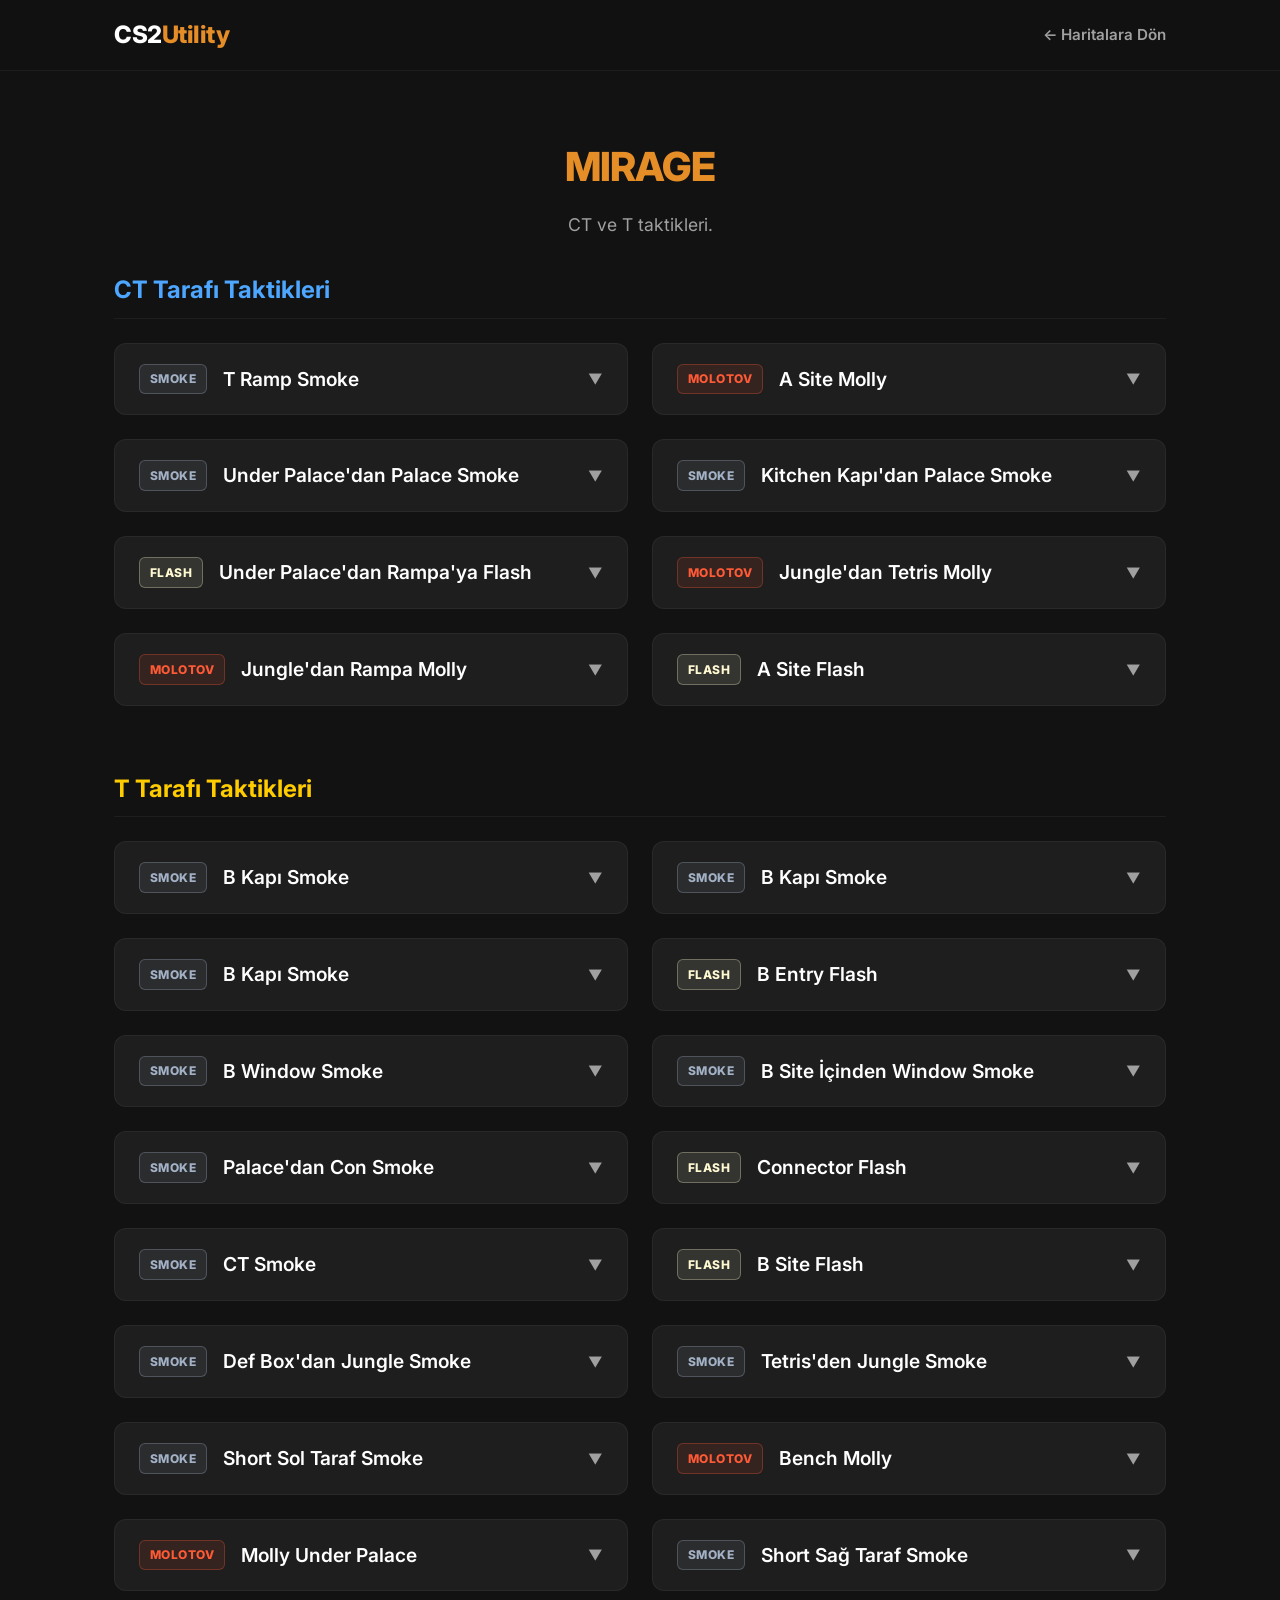
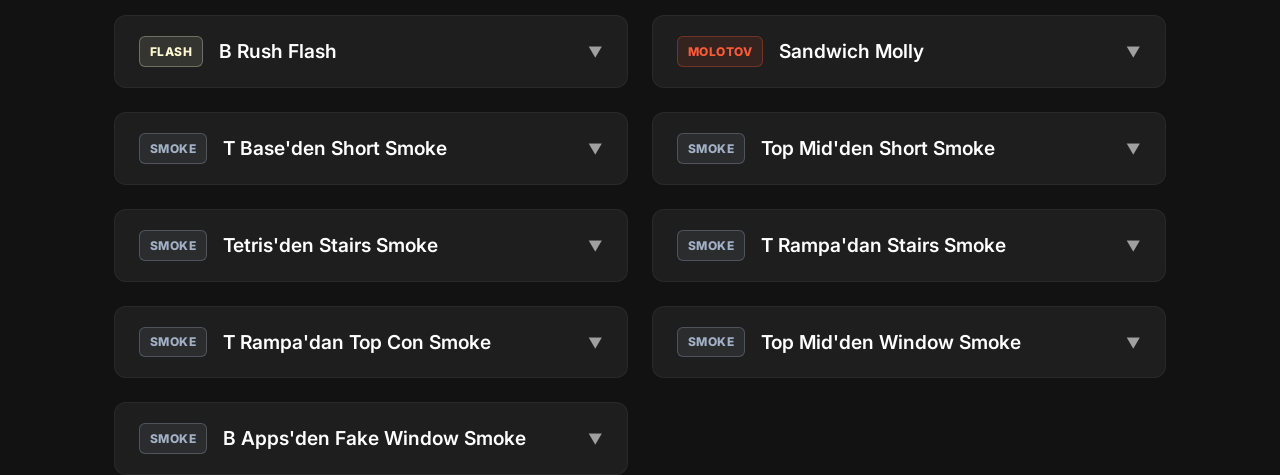
==== mirage.html @ cba31bf0 "first commit" ====
<!DOCTYPE html>
<html lang="tr">
<head>
    <meta charset="UTF-8">
    <meta name="viewport" content="width=device-width, initial-scale=1.0">
    <title>CS2 Utility Guide | MIRAGE</title>
    <link rel="preconnect" href="https://fonts.googleapis.com">
    <link rel="preconnect" href="https://fonts.gstatic.com" crossorigin>
    <link href="https://fonts.googleapis.com/css2?family=Inter:wght@400;600;800&display=swap" rel="stylesheet">
    <link rel="stylesheet" href="style.css">
    <!-- ANA TAKTİK LİSTESİ (Burayı düzenleyeceksin) -->
    <script src="lineups.js"></script>
</head>
<body>
    <header class="header">
        <div class="container header-content">
            <div class="logo">CS2<span>Utility</span></div>
            <nav class="nav">
                <a href="index.html">← Haritalara Dön</a>
            </nav>
        </div>
    </header>

    <main class="container">
        <section class="hero" style="padding-bottom: 2rem;">
            <h1 style="color: var(--primary);">MIRAGE</h1>
            <p>CT ve T taktikleri.</p>
            
        </section>

        <!-- CT TARAFI -->
        <h2 class="section-title" style="color: #4da6ff;">CT Tarafı Taktikleri</h2>
        <div id="ct-grid" class="lineup-grid" style="margin-bottom: 4rem;">
            <!-- Burası otomatik dolacak -->
        </div>

        <!-- T TARAFI -->
        <h2 class="section-title" style="color: #ffcc00;">T Tarafı Taktikleri</h2>
        <div id="t-grid" class="lineup-grid">
            <!-- Burası otomatik dolacak -->
        </div>
    </main>

    <!-- Lightbox (Tam Ekran Görünüm) -->
    <div id="lightbox" class="lightbox" onclick="closeLightbox(event)">
        <span class="lightbox-close">&times;</span>
        <img id="lightbox-img" src="" alt="Büyük Görsel" onclick="toggleZoom(event)">
        <div id="lightbox-caption" class="lightbox-caption"></div>
    </div>

    <script>
        const lightbox = document.getElementById('lightbox');
        const lightboxImg = document.getElementById('lightbox-img');
        const lightboxCap = document.getElementById('lightbox-caption');

        // Lightbox tıklandığında büyütme
        function bindLightboxEvents() {
            document.querySelectorAll('.image-wrapper img').forEach(img => {
                img.onclick = () => {
                    lightboxImg.src = img.src;
                    lightboxImg.classList.remove('zoomed');
                    lightboxCap.innerText = img.alt;
                    lightbox.classList.add('active');
                    document.body.style.overflow = 'hidden';
                };
            });
        }

        function closeLightbox(e) {
            if (e.target.id === 'lightbox' || e.target.className === 'lightbox-close') {
                lightbox.classList.remove('active');
                document.body.style.overflow = 'auto';
            }
        }

        function toggleZoom(e) {
            e.stopPropagation();
            lightboxImg.classList.toggle('zoomed');
        }

        document.addEventListener('keydown', (e) => {
            if (e.key === 'Escape' && lightbox.classList.contains('active')) {
                lightbox.classList.remove('active');
                document.body.style.overflow = 'auto';
            }
        });

        // Sayfa açıldığında Mirage taktiklerini çek ve bas
        window.onload = () => {
             if (typeof renderLineups === 'function') {
                renderLineups('mirage');
                bindLightboxEvents();
             }
        };
    </script>
</body>
</html>
---- style.css ----
/* === Değişkenler & Koyu Tema === */
:root {
    --bg-dark: #121212;
    --bg-card: #1E1E1E;
    --bg-hover: #2A2A2A;
    --primary: #E58D27; /* CS2 Turuncusu */
    --primary-hover: #F29E3A;
    --text-main: #FFFFFF;
    --text-muted: #A0A0A0;
    
    /* Utility Renk Kodları */
    --smoke-color: #A3B1C6;
    --flash-color: #FFF9D2;
    --molly-color: #FF5A36;
    --he-color: #4CAF50;
    
    --transition-speed: 0.35s;
    --border-radius: 12px;
}

/* === Temel Sıfırlamalar (Reset) === */
* {
    margin: 0;
    padding: 0;
    box-sizing: border-box;
}

body {
    font-family: 'Inter', sans-serif;
    background-color: var(--bg-dark);
    color: var(--text-main);
    line-height: 1.6;
    -webkit-font-smoothing: antialiased;
}

.container {
    max-width: 1100px;
    margin: 0 auto;
    padding: 0 1.5rem;
}

/* === Header / Navbar === */
.header {
    background-color: rgba(18, 18, 18, 0.85); /* Hafif transparan */
    backdrop-filter: blur(12px); /* Cam efekti (Glassmorphism) */
    position: sticky;
    top: 0;
    z-index: 100;
    border-bottom: 1px solid rgba(255, 255, 255, 0.05);
}

.header-content {
    display: flex;
    justify-content: space-between;
    align-items: center;
    height: 70px;
}

.logo {
    font-size: 1.5rem;
    font-weight: 800;
    letter-spacing: -0.5px;
    color: var(--text-main);
}

.logo span {
    color: var(--primary);
}

.nav {
    display: flex;
    gap: 2rem;
}

.nav a {
    color: var(--text-muted);
    text-decoration: none;
    font-weight: 600;
    font-size: 0.95rem;
    transition: color var(--transition-speed);
}

.nav a:hover, .nav a.active {
    color: var(--primary);
}

/* === Hero Bölümü === */
.hero {
    text-align: center;
    padding: 4rem 0 3rem;
}

.hero h1 {
    font-size: 2.5rem;
    font-weight: 800;
    margin-bottom: 0.75rem;
    letter-spacing: -1px;
}

.hero p {
    color: var(--text-muted);
    font-size: 1.1rem;
}

/* === Harita Kartları (Grid) === */
.map-grid {
    display: grid;
    grid-template-columns: repeat(auto-fill, minmax(250px, 1fr));
    gap: 1.5rem;
    margin-bottom: 5rem;
}

.map-card {
    position: relative;
    height: 220px;
    border-radius: var(--border-radius);
    overflow: hidden;
    display: block;
    text-decoration: none;
    background-color: var(--bg-card);
    transition: transform var(--transition-speed), box-shadow var(--transition-speed);
    border: 1px solid rgba(255, 255, 255, 0.05);
}

/* Karanlık Gradient Efekti (Görsellerin üstüne yazının okunması için) */
.map-card::after {
    content: '';
    position: absolute;
    inset: 0;
    background: linear-gradient(to top, rgba(18, 18, 18, 0.95) 0%, rgba(18, 18, 18, 0.2) 60%, transparent 100%);
    z-index: 1;
}

.map-bg {
    width: 100%;
    height: 100%;
    object-fit: cover;
    transition: transform 0.5s ease;
}

.map-card:hover {
    transform: translateY(-6px);
    box-shadow: 0 12px 24px rgba(0, 0, 0, 0.5);
    border-color: rgba(229, 141, 39, 0.3); /* Turuncu hafif çerçeve */
}

.map-card:hover .map-bg {
    transform: scale(1.08); /* Hover'da resim hafif büyür */
}

.map-content {
    position: absolute;
    bottom: 0;
    left: 0;
    padding: 1.5rem;
    z-index: 2;
    width: 100%;
}

.map-content h2 {
    color: var(--text-main);
    font-size: 1.5rem;
    font-weight: 800;
    margin: 0;
    text-shadow: 0 2px 4px rgba(0, 0, 0, 0.8);
}

/* === Lineup Kartları (Tasarım Önizlemesi) === */
.section-title {
    font-size: 1.5rem;
    margin-bottom: 1.5rem;
    padding-bottom: 0.5rem;
    border-bottom: 1px solid rgba(255, 255, 255, 0.05);
}

.lineup-preview {
    margin-bottom: 5rem;
}

.lineup-grid {
    display: grid;
    grid-template-columns: repeat(auto-fill, minmax(340px, 1fr));
    gap: 1.5rem;
}

.lineup-card {
    background-color: var(--bg-card);
    border-radius: var(--border-radius);
    padding: 1.25rem 1.5rem;
    border: 1px solid rgba(255, 255, 255, 0.05);
    transition: all var(--transition-speed);
}

.lineup-card:hover {
    border-color: var(--primary);
    box-shadow: 0 8px 20px rgba(0, 0, 0, 0.3);
}

/* Sayfa yapısı detay/summary */
details.lineup-card[open] summary ~ * {
    animation: fadeIn 0.4s ease-in-out;
}

@keyframes fadeIn {
    0%    { opacity: 0; transform: translateY(-10px); }
    100%  { opacity: 1; transform: translateY(0); }
}

.lineup-header {
    display: flex;
    justify-content: space-between;
    align-items: center;
    cursor: pointer;
    list-style: none; /* Varsayılan ok işaretini kaldırır */
}

/* Safari için varsayılan oku gizle */
.lineup-header::-webkit-details-marker {
    display: none;
}

.header-left {
    display: flex;
    align-items: center;
    gap: 1rem;
}

.toggle-icon {
    font-size: 0.9rem;
    color: var(--text-muted);
    transition: transform var(--transition-speed);
}

/* Kart açıkken oku döndür */
details.lineup-card[open] .toggle-icon {
    transform: rotate(180deg);
}

/* Rozet (Badge) Stilleri */
.utility-type {
    font-size: 0.75rem;
    font-weight: 800;
    text-transform: uppercase;
    padding: 0.3rem 0.6rem;
    border-radius: 6px;
    letter-spacing: 0.5px;
    border: 1px solid transparent; /* Varsayılan şeffaf kenarlık */
}

.utility-type.smoke { 
    background-color: rgba(163, 177, 198, 0.1); 
    border-color: rgba(163, 177, 198, 0.3); 
    color: var(--smoke-color); 
}
.utility-type.flash { 
    background-color: rgba(255, 249, 210, 0.1); 
    border-color: rgba(255, 249, 210, 0.3); 
    color: var(--flash-color); 
}
.utility-type.molotov, .utility-type.molly { 
    background-color: rgba(255, 90, 54, 0.1); 
    border-color: rgba(255, 90, 54, 0.3); 
    color: var(--molly-color); 
}
.utility-type.he { 
    background-color: rgba(76, 175, 80, 0.1); 
    border-color: rgba(76, 175, 80, 0.3); 
    color: var(--he-color); 
}

.lineup-header h3 {
    margin: 0;
    font-size: 1.2rem;
    font-weight: 600;
}

.lineup-content {
    margin-top: 1.5rem;
    padding-top: 1.5rem;
    border-top: 1px solid rgba(255, 255, 255, 0.05);
}

.lineup-details {
    display: flex;
    flex-direction: column;
    gap: 0.4rem;
}

.lineup-details p {
    color: var(--text-muted);
    font-size: 0.9rem;
}

.lineup-details strong {
    color: var(--text-main);
    font-weight: 600;
}

/* Görseller - Esnek Grid */
.lineup-images {
    display: grid;
    /* Resim sayısına göre otomatik sığar, en az 180px genişlik */
    grid-template-columns: repeat(auto-fit, minmax(180px, 1fr));
    gap: 1rem;
    margin-top: 1rem;
}

.image-wrapper {
    position: relative;
    border-radius: 8px;
    overflow: hidden;
    background-color: #111;
    aspect-ratio: 16/9;
    cursor: zoom-in; /* Tıklanabilir olduğunu belli eder */
    border: 1px solid rgba(255, 255, 255, 0.05);
    transition: border-color var(--transition-speed);
}

.image-wrapper:hover {
    border-color: var(--primary);
}

.image-wrapper img {
    width: 100%;
    height: 100%;
    object-fit: cover;
    transition: transform 0.3s ease;
}

.image-wrapper:hover img {
    transform: scale(1.05);
}

/* Lightbox (Tam Ekran Resim) Yapısı */
.lightbox {
    position: fixed;
    top: 0;
    left: 0;
    width: 100%;
    height: 100%;
    background-color: rgba(0, 0, 0, 0.95);
    display: none; /* JS ile açılacak */
    justify-content: center;
    align-items: center;
    z-index: 1000;
    flex-direction: column;
}

.lightbox.active {
    display: flex;
}

.lightbox img {
    max-width: 90%;
    max-height: 85%;
    object-fit: contain;
    border-radius: 4px;
    box-shadow: 0 0 30px rgba(0, 0, 0, 0.5);
    cursor: zoom-out;
    transition: transform 0.3s ease;
}

/* Basit Zoom Özelliği */
.lightbox img.zoomed {
    transform: scale(1.5);
    cursor: grab;
}

.lightbox-close {
    position: absolute;
    top: 20px;
    right: 30px;
    color: white;
    font-size: 40px;
    cursor: pointer;
    font-weight: bold;
    user-select: none;
}

.lightbox-caption {
    color: var(--text-main);
    margin-top: 1rem;
    font-weight: 600;
}

.image-label {
    position: absolute;
    bottom: 0.5rem;
    left: 0.5rem;
    background-color: rgba(0,0,0,0.8);
    padding: 0.2rem 0.5rem;
    border-radius: 4px;
    font-size: 0.7rem;
    font-weight: 600;
    color: white;
}

/* === Responsive (Telefonlar İçin) === */
@media (max-width: 768px) {
    .hero h1 { font-size: 2rem; }
    .nav { gap: 1rem; }
    .map-grid { grid-template-columns: 1fr; }
    .lineup-grid { grid-template-columns: 1fr; }
    .lineup-images { flex-direction: column; }
}
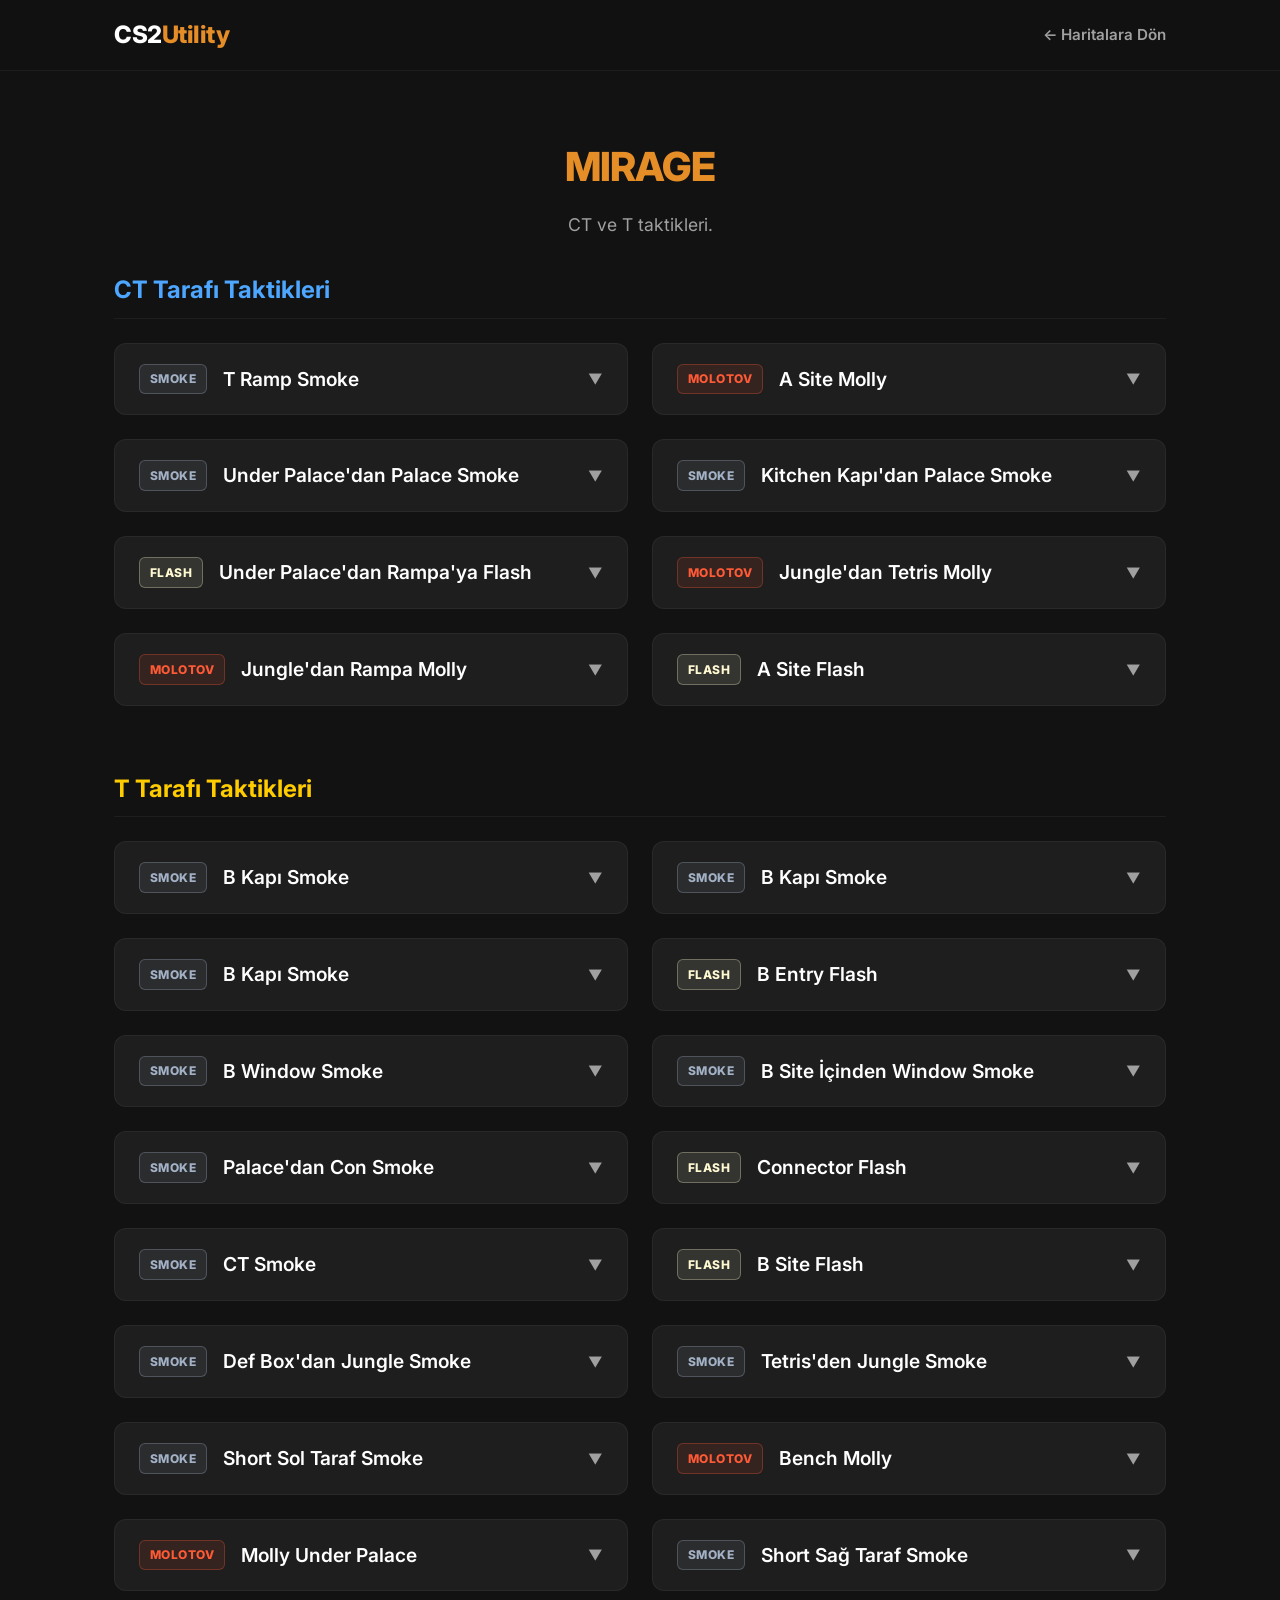
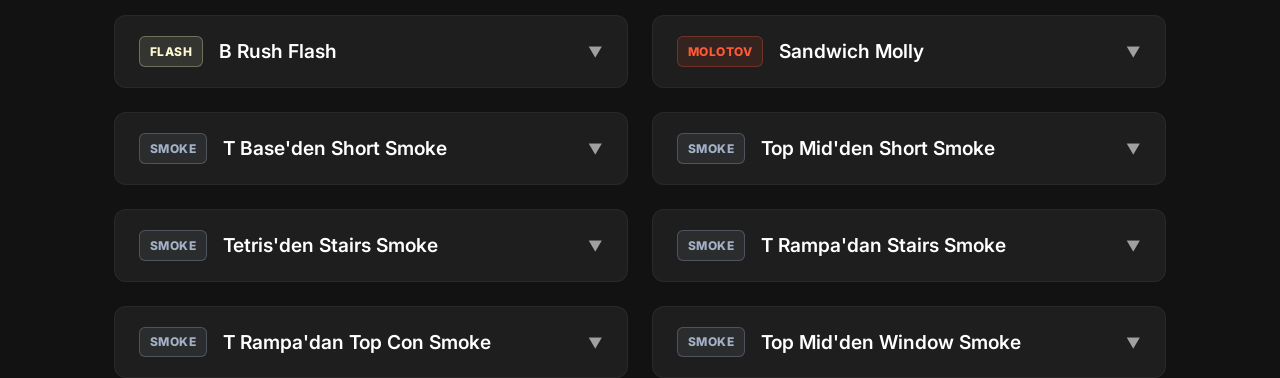
==== commit 9644dd73: "added prev next buttons feature for images" ====
--- a/mirage.html
+++ b/mirage.html
@@ -44,7 +44,9 @@
     <!-- Lightbox (Tam Ekran Görünüm) -->
     <div id="lightbox" class="lightbox" onclick="closeLightbox(event)">
         <span class="lightbox-close">&times;</span>
+        <button id="lightbox-prev" class="lightbox-nav lightbox-prev" onclick="prevLightboxImage(event)">&#10094;</button>
         <img id="lightbox-img" src="" alt="Büyük Görsel" onclick="toggleZoom(event)">
+        <button id="lightbox-next" class="lightbox-nav lightbox-next" onclick="nextLightboxImage(event)">&#10095;</button>
         <div id="lightbox-caption" class="lightbox-caption"></div>
     </div>
 
@@ -52,18 +54,53 @@
         const lightbox = document.getElementById('lightbox');
         const lightboxImg = document.getElementById('lightbox-img');
         const lightboxCap = document.getElementById('lightbox-caption');
+        const lightboxPrev = document.getElementById('lightbox-prev');
+        const lightboxNext = document.getElementById('lightbox-next');
+
+        let currentImageArray = [];
+        let currentImageIndex = 0;
+
+        function showLightboxImage() {
+            if (currentImageArray.length === 0) return;
+            const img = currentImageArray[currentImageIndex];
+            lightboxImg.src = img.src;
+            lightboxImg.classList.remove('zoomed');
+            lightboxCap.innerText = img.alt;
+            
+            // Eğer birden fazla resim varsa butonları göster
+            lightboxPrev.style.display = currentImageArray.length > 1 ? 'block' : 'none';
+            lightboxNext.style.display = currentImageArray.length > 1 ? 'block' : 'none';
+        }
 
         // Lightbox tıklandığında büyütme
         function bindLightboxEvents() {
-            document.querySelectorAll('.image-wrapper img').forEach(img => {
-                img.onclick = () => {
-                    lightboxImg.src = img.src;
-                    lightboxImg.classList.remove('zoomed');
-                    lightboxCap.innerText = img.alt;
-                    lightbox.classList.add('active');
-                    document.body.style.overflow = 'hidden';
-                };
+            // Her kartın (veya genel grid içerisindeki lineup-content'in) resimlerini grupla
+            document.querySelectorAll('.lineup-card').forEach(card => {
+                const images = Array.from(card.querySelectorAll('.image-wrapper img'));
+                images.forEach((img, index) => {
+                    img.onclick = () => {
+                        currentImageArray = images;
+                        currentImageIndex = index;
+                        showLightboxImage();
+                        lightbox.classList.add('active');
+                        document.body.style.overflow = 'hidden';
+                    };
+                });
             });
+        }
+
+        function nextLightboxImage(e) {
+            if (e) e.stopPropagation();
+            if (currentImageArray.length <= 1) return;
+            currentImageIndex = (currentImageIndex + 1) % currentImageArray.length;
+            showLightboxImage();
+        }
+
+        function prevLightboxImage(e) {
+            if (e) e.stopPropagation();
+            if (currentImageArray.length <= 1) return;
+            currentImageIndex = (currentImageIndex - 1 + currentImageArray.length) % currentImageArray.length;
+            showLightboxImage();
         }
 
         function closeLightbox(e) {
@@ -79,9 +116,14 @@
         }
 
         document.addEventListener('keydown', (e) => {
-            if (e.key === 'Escape' && lightbox.classList.contains('active')) {
+            if (!lightbox.classList.contains('active')) return;
+            if (e.key === 'Escape') {
                 lightbox.classList.remove('active');
                 document.body.style.overflow = 'auto';
+            } else if (e.key === 'ArrowRight') {
+                nextLightboxImage();
+            } else if (e.key === 'ArrowLeft') {
+                prevLightboxImage();
             }
         });
 
--- a/style.css
+++ b/style.css
@@ -181,6 +181,7 @@
     display: grid;
     grid-template-columns: repeat(auto-fill, minmax(340px, 1fr));
     gap: 1.5rem;
+    align-items: start; /* Grid elemanlarının aynı hizada uzamasını engeller */
 }
 
 .lineup-card {
@@ -377,6 +378,37 @@
     user-select: none;
 }
 
+/* Lightbox Gezinme Butonları */
+.lightbox-nav {
+    position: absolute;
+    top: 50%;
+    transform: translateY(-50%);
+    background: rgba(0, 0, 0, 0.6);
+    color: white;
+    border: none;
+    font-size: 2rem;
+    padding: 0.5rem 1rem;
+    cursor: pointer;
+    z-index: 1001;
+    border-radius: 8px;
+    transition: background 0.3s, transform 0.2s;
+    user-select: none;
+    display: none; /* Varsayılan olarak kapalı, JS kontrol edecek */
+}
+
+.lightbox-nav:hover {
+    background: var(--primary);
+    transform: translateY(-50%) scale(1.1);
+}
+
+.lightbox-prev {
+    left: 30px;
+}
+
+.lightbox-next {
+    right: 30px;
+}
+
 .lightbox-caption {
     color: var(--text-main);
     margin-top: 1rem;
@@ -402,4 +434,7 @@
     .map-grid { grid-template-columns: 1fr; }
     .lineup-grid { grid-template-columns: 1fr; }
     .lineup-images { flex-direction: column; }
-}
+    .lightbox-nav { font-size: 1.5rem; padding: 0.4rem 0.8rem; }
+    .lightbox-prev { left: 10px; }
+    .lightbox-next { right: 10px; }
+}
